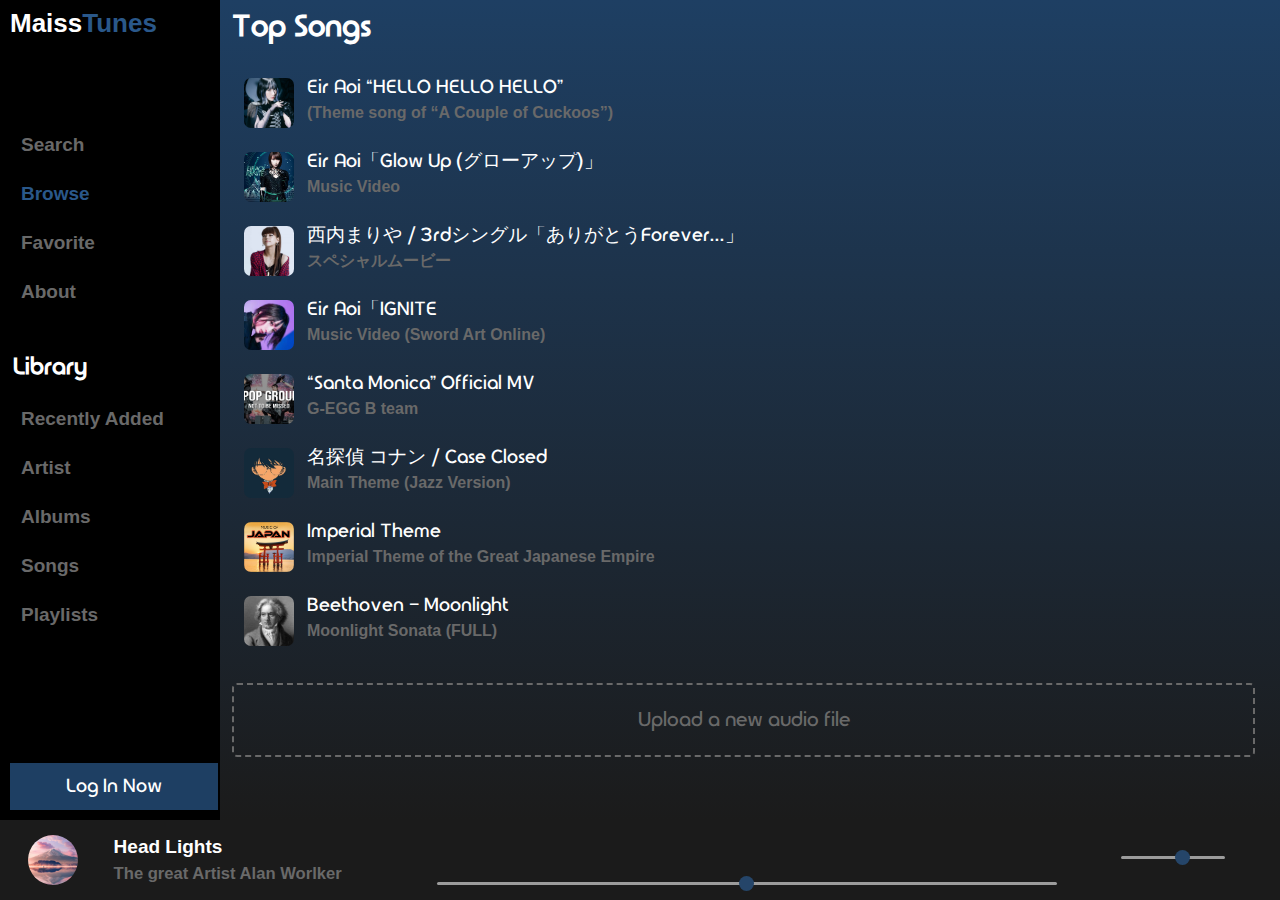
==== index/index.html @ 437b86ab "Add new feature : _upload a local song in browse section" ====
<!DOCTYPE html>
<html lang="en">
<head>
    <meta charset="UTF-8">
    <meta http-equiv="X-UA-Compatible" content="IE=edge">
    <meta name="viewport" content="width=device-width, initial-scale=1.0">
    <title>MaissTunes</title>

    <!-- stylesheet link -->
    <link rel="stylesheet" href="../css/main.css">

    <!-- Add the Favicon -->
    <link rel="shortcut icon" href="../components/icons/icons8-music-32 (1).png" type="image/x-icon">

    <!-- FontAwesome CDN -->
    <link rel="stylesheet" href="https://cdnjs.cloudflare.com/ajax/libs/font-awesome/6.4.0/css/all.min.css" integrity="sha512-iecdLmaskl7CVkqkXNQ/ZH/XLlvWZOJyj7Yy7tcenmpD1ypASozpmT/E0iPtmFIB46ZmdtAc9eNBvH0H/ZpiBw==" crossorigin="anonymous" referrerpolicy="no-referrer" />

</head>
<body>

    <nav id="navbar">
        <div class="row">
            <div>
                <!--? menu icon -->
                <i class="fa-sharp fa-solid fa-bars" onclick="display_sidebar()"></i>
                <h1 class="navbar__logo">
                    Maiss<span>Tunes</span>
                </h1>
            </div>

            <!--? Settings icon -->
            <i class="fa-solid fa-gears clickable-item"></i>
        </div>
    </nav>


    <div id="aside-menu__behind" onclick="display_sidebar()"></div>
    <aside id="aside-menu">
            <h1 class="aside__logo col-sm-0 col-0">
                Maiss<span>Tunes</span>
            </h1>
            <ul class="aside-menu__links">
                <li class="aside-menu__item" onclick="loadContent('search-section', this)">
                    <i class="fa-solid fa-magnifying-glass"></i>
                    Search
                </li>
                <li class="aside-menu__item active-aside-menu-item" onclick="loadContent('browse/browse.html', this)">
                    <i class="fa-solid fa-headphones"></i>
                    Browse
                </li>
                <li class="aside-menu__item" onclick="loadContent('favorite-section', this)">
                        <i class="fa-solid fa-heart"></i>
                        Favorite
                </li>
                <li class="aside-menu__item" onclick="loadContent('about-section', this)">
                    <i class="fa-solid fa-user"></i>
                    About
                </li>

                <h2 class="aside-menu__separator">Library</h2>

                <li class="aside-menu__item" onclick="loadContent('recently-added-section', this)">
                    <i class="fa-solid fa-calendar-days"></i>
                    Recently Added
                </li>
                <li class="aside-menu__item" onclick="loadContent('artist-section', this)">
                    <i class="fa-solid fa-music"></i>
                    Artist
                </li>
                <li class="aside-menu__item" onclick="loadContent('albums-section', this)">
                    <i class="fa-solid fa-guitar"></i>
                    Albums
                </li>
                <li class="aside-menu__item" onclick="loadContent('songs-section', this)">
                    <i class="fa-solid fa-play"></i>
                    Songs
                </li>
                <li class="aside-menu__item" onclick="loadContent('playlists-section', this)">
                    <i class="fa-solid fa-list"></i>
                    Playlists
                </li>
            </ul>
            <a href="#" id="aside-menu__log-in" >
                Log In Now
            </a>
    </aside>

    <!--? Loader Section  -->
    <iframe src="browse/browse.html"  id="loader-section" frameborder="0"></iframe>

    <!--? Tool bar -->
    <div id="toolbar">
        <div class="row">
            <div id="toolbar__music-thumb" class="col-3 col-sm-2 col-md-2 col-lg-1 col-ex-lg-1">
                <div>
                    <img src="../components/images/img1.jpg" alt="music thumbnail">
                </div>
            </div>

            <div id="toolbar__music-name" class="col-0 col-sm-0 col-md-3 col-lg-4 col-ex-lg-3">
                <h4>Head Lights</h4>
                <h5>The great Artist Alan Worlker</h5>
            </div>

            <div id="toolbar__playback-controls" class="col-9 col-sm-6 col-md-4 col-lg-10 col-ex-lg-6">
                <div id="toolbar__playback-buttons">
                    <i class="fa-solid fa-backward-fast" id="play-previous"></i>
                    <i class="fa-solid fa-play" id="play-stop"></i>
                    <i class="fa-solid fa-forward-fast" id="play-next"></i>
                </div>
                <input type="range" name="music-playback" id="music-playback">
            </div>

            <div id="toolbar__settings" class="col-0 col-sm-4 col-md-4 col-lg-3 col-ex-lg-2">
                <div class="row">
                    <div>
                        <i class="fa-sharp fa-solid fa-headphones"></i>
                        <input type="range" name="music-volume" id="music-volume" min="0" max="100" value="60">
                    </div>
                    <i class="fa-solid fa-caret-down" style="transform: rotateX(180deg)"></i>
                </div>
            </div>
        </div>
    </div>

    <!-- Main JavaScript file link -->
    <script src="../js/main.js"></script>
    <script src="../js/navbar.js"></script>
    <script src="../js/aside-menu.js"></script>
    <script src="../js/loader-section.js"></script>
    <script src="../js/toolbar.js"></script>
    
    <script src="../js/sections/about-section.js"></script>
    <script src="../js/sections/albums-section.js"></script>
    <script src="../js/sections/artist-section.js"></script>
    <script src="../js/sections/browse-section.js"></script>
    <script src="../js/sections/browse-section.js"></script>
    <script src="../js/sections/favorite-section.js"></script>
    <script src="../js/sections/playlists-section.js"></script>
    <script src="../js/sections/recently-added-section.js"></script>
    <script src="../js/sections/search-section.js"></script>
    <script src="../js/sections/songs-section.js"></script>

</body>
</html>
---- css/main.css ----
@font-face {
  font-family: "Astonpoliz";
  src: url("../../components/fonts/Astonpoliz.ttf") format("truetype");
}
html, body, div, span, applet, object, iframe,
h1, h2, h3, h4, h5, h6, p, blockquote, pre,
a, abbr, acronym, address, big, cite, code,
del, dfn, em, img, ins, kbd, q, s, samp,
small, strike, strong, sub, sup, tt, var,
b, u, i, center,
dl, dt, dd, ol, ul, li,
fieldset, form, label, legend,
table, caption, tbody, tfoot, thead, tr, th, td,
article, aside, canvas, details, embed,
figure, figcaption, footer, header, hgroup,
menu, nav, output, ruby, section, summary,
time, mark, audio, video {
  margin: 0;
  padding: 0;
  border: 0;
  box-sizing: border-box;
}

body {
  line-height: 1;
}

ol, ul {
  list-style: none;
}

blockquote, q {
  quotes: none;
}

blockquote:before, blockquote:after,
q:before, q:after {
  content: "";
  content: none;
}

table {
  border-collapse: collapse;
  border-spacing: 0;
}

*::selection {
  background: #30649e;
  color: #fff;
}

.container {
  padding: 0 2.5%;
}

.row {
  display: flex;
  flex-wrap: nowrap;
}

@media only screen and (max-width: 600px) {
  .col-0 {
    display: none;
  }
  .col-1 {
    width: 8.33%;
  }
  .col-2 {
    width: 16.66%;
  }
  .col-3 {
    width: 25%;
  }
  .col-4 {
    width: 33.33%;
  }
  .col-5 {
    width: 41.66%;
  }
  .col-6 {
    width: 50%;
  }
  .col-7 {
    width: 58.33%;
  }
  .col-8 {
    width: 66.66%;
  }
  .col-9 {
    width: 75%;
  }
  .col-10 {
    width: 83.33%;
  }
  .col-11 {
    width: 91.66%;
  }
  .col-12 {
    width: 100%;
  }
}
@media only screen and (min-width: 600px) and (max-width: 768px) {
  .col-sm-0 {
    display: none;
  }
  .col-sm-1 {
    width: 8.33%;
  }
  .col-sm-2 {
    width: 16.66%;
  }
  .col-sm-3 {
    width: 25%;
  }
  .col-sm-4 {
    width: 33.33%;
  }
  .col-sm-5 {
    width: 41.66%;
  }
  .col-sm-6 {
    width: 50%;
  }
  .col-sm-7 {
    width: 58.33%;
  }
  .col-sm-8 {
    width: 66.66%;
  }
  .col-sm-9 {
    width: 75%;
  }
  .col-sm-10 {
    width: 83.33%;
  }
  .col-sm-11 {
    width: 91.66%;
  }
  .col-sm-12 {
    width: 100%;
  }
}
@media only screen and (min-width: 768px) and (max-width: 992px) {
  .col-md-0 {
    display: none;
  }
  .col-md-1 {
    width: 8.33%;
  }
  .col-md-2 {
    width: 16.66%;
  }
  .col-md-3 {
    width: 25%;
  }
  .col-md-4 {
    width: 33.33%;
  }
  .col-md-5 {
    width: 41.66%;
  }
  .col-md-6 {
    width: 50%;
  }
  .col-md-7 {
    width: 58.33%;
  }
  .col-md-8 {
    width: 66.66%;
  }
  .col-md-9 {
    width: 75%;
  }
  .col-md-10 {
    width: 83.33%;
  }
  .col-md-11 {
    width: 91.66%;
  }
  .col-md-12 {
    width: 100%;
  }
}
@media only screen and (min-width: 992px) and (max-width: 1200px) {
  .box {
    padding: 0 5%;
  }
  .col-lg-0 {
    display: none;
  }
  .col-lg-1 {
    width: 8.33%;
  }
  .col-lg-2 {
    width: 16.66%;
  }
  .col-lg-3 {
    width: 25%;
  }
  .col-lg-4 {
    width: 33.33%;
  }
  .col-lg-5 {
    width: 41.66%;
  }
  .col-lg-6 {
    width: 50%;
  }
  .col-lg-7 {
    width: 58.33%;
  }
  .col-lg-8 {
    width: 66.66%;
  }
  .col-lg-9 {
    width: 75%;
  }
  .col-lg-10 {
    width: 83.33%;
  }
  .col-lg-11 {
    width: 91.66%;
  }
  .col-lg-12 {
    width: 100%;
  }
}
@media only screen and (min-width: 1200px) {
  .box {
    padding: 0 6%;
  }
  .col-ex-lg-0 {
    display: none;
  }
  .col-ex-lg-1 {
    width: 8.33%;
  }
  .col-ex-lg-2 {
    width: 16.66%;
  }
  .col-ex-lg-3 {
    width: 25%;
  }
  .col-ex-lg-4 {
    width: 33.33%;
  }
  .col-ex-lg-5 {
    width: 41.66%;
  }
  .col-ex-lg-6 {
    width: 50%;
  }
  .col-ex-lg-7 {
    width: 58.33%;
  }
  .col-ex-lg-8 {
    width: 66.66%;
  }
  .col-ex-lg-9 {
    width: 75%;
  }
  .col-ex-lg-10 {
    width: 83.33%;
  }
  .col-ex-lg-11 {
    width: 91.66%;
  }
  .col-ex-lg-12 {
    width: 100%;
  }
}
#navbar {
  height: 60px;
  color: white;
  background: #1b1b1b;
  position: fixed;
  top: 0;
  left: 0;
  width: 100%;
  z-index: 10;
}
#navbar .row {
  justify-content: space-between;
  flex-wrap: nowrap;
  align-items: center;
  height: inherit;
  padding: 0 1.3rem;
}
#navbar .row div {
  display: flex;
  align-items: center;
}
#navbar .navbar__logo {
  font-size: 3.2rem;
  display: inline-block;
  margin-left: 2rem;
}
#navbar .navbar__logo span {
  color: #2a588a;
}
#navbar i {
  font-size: 3.2rem;
  cursor: pointer;
}

@media only screen and (min-width: 769px) {
  #navbar {
    display: none;
  }
}
#aside-menu {
  width: 220px;
  background: black;
  height: calc(100vh - 80px);
  font-size: 1.9rem;
  font-family: sans-serif;
  overflow-y: scroll;
  scroll-behavior: smooth;
  padding-top: 1rem;
  display: inline-flex;
  flex-direction: column;
  justify-content: space-between;
  position: fixed;
  left: 0;
  top: 0;
  /* width */
  /* Track */
  /* Handle */
  /* Handle on hover */
}
#aside-menu .aside__logo {
  margin-left: 1rem;
  margin-bottom: 1rem;
  font-size: 2.6rem;
}
#aside-menu .aside__logo span {
  color: #2a588a;
}
#aside-menu::-webkit-scrollbar {
  width: 8px;
}
#aside-menu::-webkit-scrollbar-track {
  background: none;
}
#aside-menu::-webkit-scrollbar-thumb {
  background: #353535;
}
#aside-menu::-webkit-scrollbar-thumb:hover {
  background: #4e4e4e;
}
#aside-menu .aside-menu__links .aside-menu__item {
  color: #696969;
  text-decoration: none;
  display: block;
  padding: 1.5rem 1.3rem;
  cursor: pointer;
  font-weight: bold;
  display: flex;
  transition: 0.2s;
}
#aside-menu .aside-menu__links .aside-menu__item i {
  margin-right: 0.8rem;
}
#aside-menu .aside-menu__links .aside-menu__item:hover {
  background-color: rgba(30, 63, 99, 0.3);
}
#aside-menu .aside-menu__links .aside-menu__item:active {
  background-color: rgba(80, 138, 202, 0.3);
}
#aside-menu .aside-menu__links .aside-menu__separator {
  color: #696969;
  text-decoration: none;
  display: block;
  padding: 1.5rem 1.3rem;
  cursor: pointer;
  font-weight: bold;
  display: flex;
  color: white !important;
  padding-top: 4rem;
  font-family: "Astonpoliz", sans-serif;
  color: #2a588a;
  font-size: 2.3rem;
  cursor: initial;
}
#aside-menu .aside-menu__links .aside-menu__separator i {
  margin-right: 0.8rem;
}
#aside-menu #aside-menu__log-in {
  font-size: 1.9rem;
  margin: 5rem 0.2rem 1rem 1rem;
  padding: 1.4rem 3.5rem;
  display: block;
  font-family: "Astonpoliz", sans-serif;
  background: #1e3f63;
  color: white;
  text-decoration: none;
  cursor: pointer;
  text-align: center;
}

#aside-menu__behind {
  position: fixed;
  width: 100vw;
  height: calc(100vh - 60px);
  background-color: rgba(255, 255, 255, 0.561);
  top: 60px;
  left: 0;
  opacity: 0;
  display: none;
  transition: opacity 0.9s;
  z-index: 9;
}

@media only screen and (max-width: 769px) {
  #aside-menu {
    height: calc(100vh - 80px - 60px);
    left: -220px;
    top: 60px;
    transition: 0.2s left;
    transition-timing-function: ease-in-out;
    z-index: 10;
  }
  .active-aside-menu {
    left: 0 !important;
  }
  .active-aside-menu-behind {
    display: block !important;
    transition: opacity 0.9s;
    opacity: 0.3 !important;
  }
}
.active-aside-menu-item {
  color: #2a588a !important;
}

#loader-section {
  height: calc(100vh - 80px);
  width: calc(100% - 220px);
  box-sizing: border-box;
  margin-left: 220px;
  display: block;
  overflow-y: scroll;
  scroll-behavior: smooth;
  /* Track */
  /* Handle */
  /* Handle on hover */
}
#loader-section::-webkit-scrollbar {
  width: 12px;
}
#loader-section::-webkit-scrollbar-track {
  background: none;
}
#loader-section::-webkit-scrollbar-thumb {
  background: gray;
}
#loader-section::-webkit-scrollbar-thumb:hover {
  background: #676767;
}

@media only screen and (max-width: 769px) {
  #loader-section {
    margin-left: 0;
    margin-top: 60px;
    height: calc(100vh - 60px - 80px);
    width: 100%;
  }
}
.no-scroll {
  overflow-y: hidden;
}

.active-section {
  display: block !important;
}

#toolbar {
  width: 100%;
  height: 80px;
  background: #1b1b1b;
  position: fixed;
  left: 0;
  bottom: 0;
  z-index: 10;
}
#toolbar .row {
  height: 100%;
}
#toolbar .row > div {
  padding: 1rem;
  height: 100%;
}
#toolbar i {
  transition: 0.2s;
  cursor: pointer;
  font-size: 1.9rem;
}
#toolbar i:hover {
  color: #2a588a;
}
#toolbar #toolbar__music-thumb {
  display: flex;
  align-items: center;
  justify-content: center;
}
#toolbar #toolbar__music-thumb div {
  width: 5rem;
  height: 5rem;
  overflow: hidden;
  display: flex;
  align-items: center;
  justify-content: center;
  border-radius: 50%;
}
#toolbar #toolbar__music-thumb img {
  height: 100%;
}
#toolbar #toolbar__music-name {
  padding: 0.7rem;
  font-weight: 400;
  display: flex;
  flex-direction: column;
  justify-content: center;
}
#toolbar #toolbar__music-name h4 {
  font-size: 1.9rem;
  margin-bottom: 1rem;
}
#toolbar #toolbar__music-name h5 {
  color: #696969;
  font-family: sans-serif;
}
#toolbar #toolbar__playback-controls {
  display: flex;
  flex-direction: column;
  align-items: center;
  justify-content: flex-end;
  padding-bottom: 1.3rem;
}
#toolbar #toolbar__playback-controls #toolbar__playback-buttons {
  margin-bottom: 1.3rem;
}
#toolbar #toolbar__playback-controls #toolbar__playback-buttons > * {
  padding: 1rem;
  padding-bottom: 0.5rem;
}
#toolbar #toolbar__playback-controls #toolbar__playback-buttons #play-stop {
  font-size: 2.5rem;
}
#toolbar #toolbar__playback-controls input {
  width: 100%;
}
#toolbar #toolbar__playback-controls input {
  appearance: none;
  height: 3px;
  border-radius: 5px;
  background: #d3d3d3;
  outline: none;
  opacity: 0.7;
  transition: 0.2s;
  transition: opacity 0.2s;
}
#toolbar #toolbar__playback-controls input:hover {
  opacity: 1;
}
#toolbar #toolbar__playback-controls input::-webkit-slider-thumb {
  appearance: none;
  width: 15px;
  height: 15px;
  border-radius: 50%;
  background: #2a588a;
  cursor: pointer;
}
#toolbar #toolbar__playback-controls input::-moz-range-thumb {
  appearance: none;
  width: 15px;
  height: 15px;
  border-radius: 50%;
  background: #2a588a;
  cursor: pointer;
}
#toolbar #toolbar__settings {
  padding-bottom: 1.3rem;
}
#toolbar #toolbar__settings .row {
  align-items: center;
  justify-content: center;
}
#toolbar #toolbar__settings .row div {
  border: none;
  height: fit-content;
  display: flex;
  align-items: flex-end;
  justify-content: center;
  padding: 0;
}
#toolbar #toolbar__settings .row div input {
  margin: 0 1rem;
  margin-bottom: 0.3rem;
  width: 70%;
}
#toolbar #toolbar__settings .row div input {
  appearance: none;
  height: 3px;
  border-radius: 5px;
  background: #d3d3d3;
  outline: none;
  opacity: 0.7;
  transition: 0.2s;
  transition: opacity 0.2s;
}
#toolbar #toolbar__settings .row div input:hover {
  opacity: 1;
}
#toolbar #toolbar__settings .row div input::-webkit-slider-thumb {
  appearance: none;
  width: 15px;
  height: 15px;
  border-radius: 50%;
  background: #2a588a;
  cursor: pointer;
}
#toolbar #toolbar__settings .row div input::-moz-range-thumb {
  appearance: none;
  width: 15px;
  height: 15px;
  border-radius: 50%;
  background: #2a588a;
  cursor: pointer;
}
#toolbar #toolbar__settings .row i {
  outline: none;
}

#about-section {
  background: gray;
}

#albums-section {
  background: red;
}

#artist-section {
  background: darkcyan;
}

#top-albums,
#top-playlists {
  padding: 1.2rem;
  margin-bottom: 1rem;
  scroll-behavior: smooth;
  /* Track */
  /* Handle */
  /* Handle on hover */
}
#top-albums::-webkit-scrollbar,
#top-playlists::-webkit-scrollbar {
  width: 12px;
}
#top-albums::-webkit-scrollbar-track,
#top-playlists::-webkit-scrollbar-track {
  background: none;
}
#top-albums::-webkit-scrollbar-thumb,
#top-playlists::-webkit-scrollbar-thumb {
  background: gray;
}
#top-albums::-webkit-scrollbar-thumb:hover,
#top-playlists::-webkit-scrollbar-thumb:hover {
  background: #676767;
}
#top-albums .boxs-list,
#top-playlists .boxs-list {
  display: grid;
  grid-template-columns: repeat(auto-fill, minmax(195px, 1fr));
  row-gap: 2rem;
  margin: auto;
}
#top-albums .section-title,
#top-playlists .section-title {
  margin-bottom: 2.4rem;
  font-family: "Astonpoliz", sans-serif;
}
#top-albums .box,
#top-playlists .box {
  display: flex;
  align-items: center;
  flex-direction: column;
  justify-content: flex-start;
  margin: 0 10px;
  text-align: left;
  cursor: pointer;
  text-decoration: none;
  color: white;
}
#top-albums .box .box-thumb,
#top-playlists .box .box-thumb {
  height: 155px;
  width: 175px;
  display: inherit;
  align-items: inherit;
  justify-content: inherit;
  overflow: hidden;
  margin-bottom: 1.5rem;
  border-radius: 1rem;
  box-shadow: 7px 9px 20px -1px rgba(0, 0, 0, 0.77);
  position: relative;
}
#top-albums .box .box-thumb i,
#top-playlists .box .box-thumb i {
  font-size: 6rem;
  position: absolute;
  left: 50%;
  top: 50%;
  transform: translate(-50%, -50%);
  color: #696969;
  z-index: 1;
}
#top-albums .box .box-thumb img,
#top-playlists .box .box-thumb img {
  height: 115%;
  position: relative;
  z-index: 2;
}
#top-albums .box .box-name,
#top-playlists .box .box-name {
  font-family: "Astonpoliz", sans-serif;
  margin-bottom: 0.7rem;
  overflow: hidden;
  text-overflow: ellipsis;
  display: -webkit-box;
  -webkit-line-clamp: 1; /* number of lines to show */
  -webkit-box-orient: vertical;
  margin-left: 0.5rem;
  font-weight: 100;
}
#top-albums .box .box-info,
#top-playlists .box .box-info {
  color: #696969;
  font-size: 1.5rem;
  max-width: 100%;
  margin-bottom: 1rem;
  overflow: hidden;
  text-overflow: ellipsis;
  display: -webkit-box;
  -webkit-line-clamp: 1; /* number of lines to show */
  -webkit-box-orient: vertical;
  margin-left: 0.5rem;
  text-align: center;
}

#top-songs {
  padding: 1.2rem;
}
#top-songs .section-title {
  margin-bottom: 2.4rem;
  font-family: "Astonpoliz", sans-serif;
}
#top-songs li {
  display: flex;
  justify-content: space-between;
  align-items: center;
  transition: background-color 0.2s;
  margin-right: 1.3rem;
  list-style-type: none;
  padding: 1.2rem;
  border-radius: 5px;
  cursor: pointer;
}
#top-songs li:hover {
  background: rgba(30, 63, 99, 0.3);
}
#top-songs li:hover i {
  opacity: 1;
}
#top-songs li .box {
  display: flex;
  padding: 0;
}
#top-songs li .box-thumb {
  min-width: 50px;
  max-width: 50px;
  min-height: 50px;
  max-height: 50px;
  display: flex;
  align-items: center;
  justify-content: center;
  overflow: hidden;
  margin-right: 1.3rem;
  border-radius: 7px;
}
#top-songs li .box-thumb img {
  height: 100%;
}
#top-songs li .box-name {
  font-family: "Astonpoliz", sans-serif;
  font-size: 1.9rem;
  text-align: left;
  margin-bottom: 0.8rem;
  font-weight: 100;
  overflow: hidden;
  text-overflow: ellipsis;
  display: -webkit-box;
  -webkit-line-clamp: 1; /* number of lines to show */
  -webkit-box-orient: vertical;
  min-width: 30px;
}
#top-songs li .box-info {
  color: #696969;
  font-size: 1.6rem;
  overflow: hidden;
  text-overflow: ellipsis;
  display: -webkit-box;
  -webkit-line-clamp: 1; /* number of lines to show */
  -webkit-box-orient: vertical;
  min-width: 93px;
  width: 100%;
  text-align: left;
}
#top-songs li div:last-child i {
  margin-right: 1rem;
  cursor: pointer;
  transition: 0.2s;
  opacity: 0;
  padding: 1rem;
  transform: rotateX(180deg);
}
#top-songs li div:last-child i:hover {
  color: #1e3f63;
}
#top-songs li div:last-child {
  text-align: right;
}
#top-songs #upload-music {
  height: 74px;
  border: 2px dashed #696969;
  transition: 0.2s;
  padding: 0;
  margin-top: 2.5rem;
}
#top-songs #upload-music:hover {
  background: none;
  border: 2px dashed #9c9c9c;
}
#top-songs #upload-music:hover label {
  color: #9c9c9c;
}
#top-songs #upload-music label {
  font-family: "Astonpoliz", sans-serif;
  line-height: 74px;
  width: 100%;
  text-align: center;
  color: #696969;
  transition: 0.2s;
  cursor: pointer;
}
#top-songs #upload-music label::selection {
  background: none;
}
#top-songs #upload-music__input {
  display: none;
}
#top-songs #cloneMe .box-thumb {
  border: 1px solid #fff;
}
#top-songs #cloneMe .box-thumb i {
  color: white;
}

@media only screen and (max-width: 768px) {
  #top-songs li {
    margin-right: 0;
  }
  #top-songs i {
    display: none;
  }
  #top-songs div:last-child {
    text-align: center;
  }
}
#favorite-section {
  background: royalblue;
}

#playlists-section {
  background: crimson;
}

#search-section {
  background: tomato;
}

#songs-section {
  background: orangered;
}

#recently-added-section {
  background: blueviolet;
}

:root {
  font-size: 62.5%;
}

body {
  font-family: sans-serif;
  background: linear-gradient(to bottom, #1e3f63, #1b1b1b);
  color: white;
  overflow-x: hidden;
  position: relative;
  font-size: 2rem;
}

.active-item {
  outline: none;
}/*# sourceMappingURL=main.css.map */
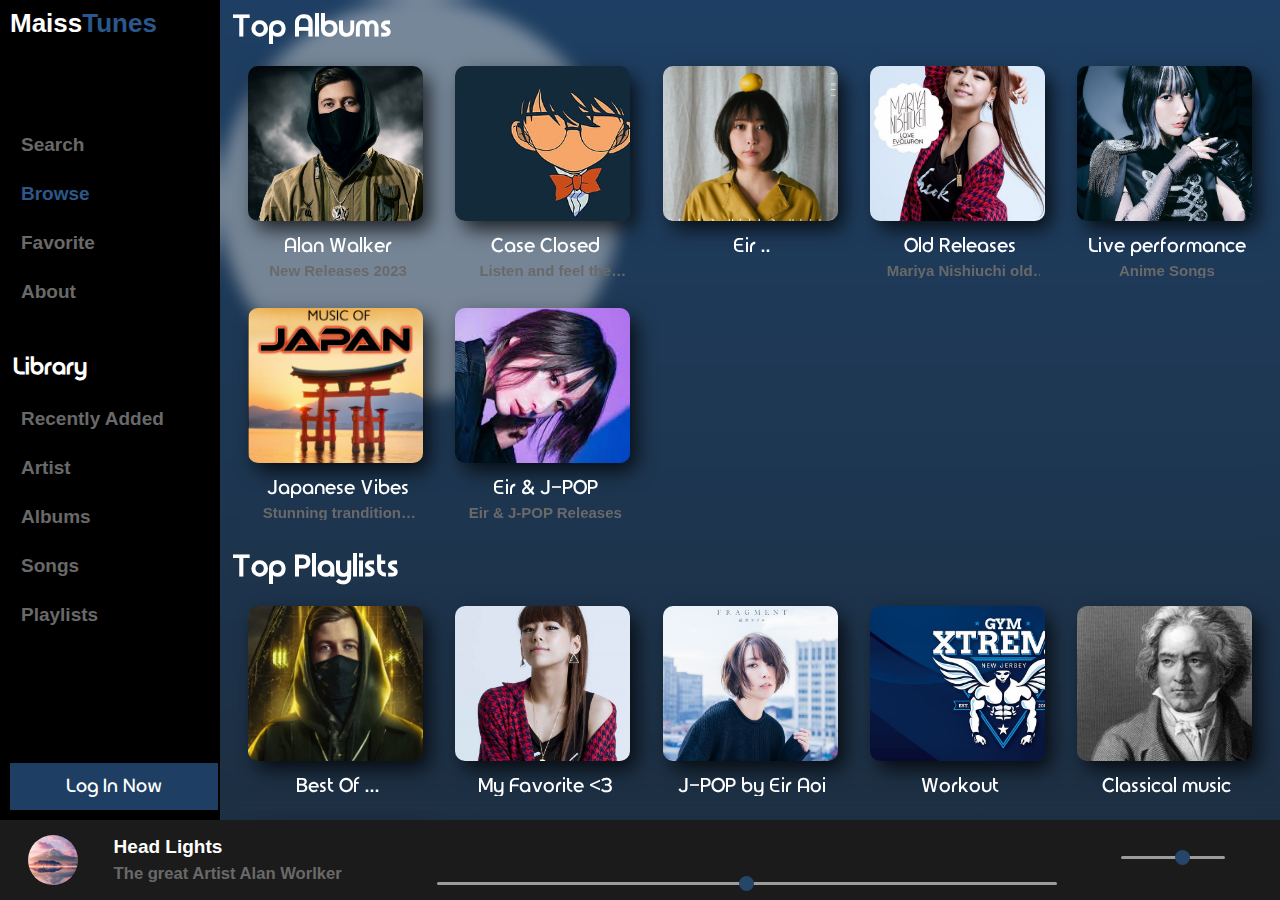
==== commit 4b5105fb: "Add new feature : _visual effect (mouse follower)" ====
--- a/index/index.html
+++ b/index/index.html
@@ -130,7 +130,7 @@
     <script src="../js/loader-section.js"></script>
     <script src="../js/toolbar.js"></script>
     
-    <script src="../js/sections/about-section.js"></script>
+    <!-- <script src="../js/sections/about-section.js"></script>
     <script src="../js/sections/albums-section.js"></script>
     <script src="../js/sections/artist-section.js"></script>
     <script src="../js/sections/browse-section.js"></script>
@@ -139,7 +139,7 @@
     <script src="../js/sections/playlists-section.js"></script>
     <script src="../js/sections/recently-added-section.js"></script>
     <script src="../js/sections/search-section.js"></script>
-    <script src="../js/sections/songs-section.js"></script>
+    <script src="../js/sections/songs-section.js"></script> -->
 
 </body>
 </html>--- a/css/main.css
+++ b/css/main.css
@@ -47,6 +47,10 @@
 *::selection {
   background: #30649e;
   color: #fff;
+}
+
+* {
+  position: relative;
 }
 
 .container {
@@ -647,11 +651,12 @@
 #top-albums,
 #top-playlists {
   padding: 1.2rem;
-  margin-bottom: 1rem;
+  padding-bottom: 1rem;
   scroll-behavior: smooth;
   /* Track */
   /* Handle */
   /* Handle on hover */
+  backdrop-filter: blur(8px);
 }
 #top-albums::-webkit-scrollbar,
 #top-playlists::-webkit-scrollbar {
@@ -751,6 +756,7 @@
 
 #top-songs {
   padding: 1.2rem;
+  backdrop-filter: blur(8px);
 }
 #top-songs .section-title {
   margin-bottom: 2.4rem;
@@ -878,6 +884,20 @@
     text-align: center;
   }
 }
+#visual-effect {
+  width: 400px;
+  height: 400px;
+  border-radius: 50%;
+  background: rgba(219, 219, 219, 0.468);
+  position: absolute;
+  z-index: 0;
+  transition: background-color 0.2s;
+}
+
+.change-visual-effect-color {
+  background: royalblue !important;
+}
+
 #favorite-section {
   background: royalblue;
 }
@@ -906,9 +926,11 @@
   font-family: sans-serif;
   background: linear-gradient(to bottom, #1e3f63, #1b1b1b);
   color: white;
+  position: relative;
   overflow-x: hidden;
+  font-size: 2rem;
   position: relative;
-  font-size: 2rem;
+  z-index: 1;
 }
 
 .active-item {
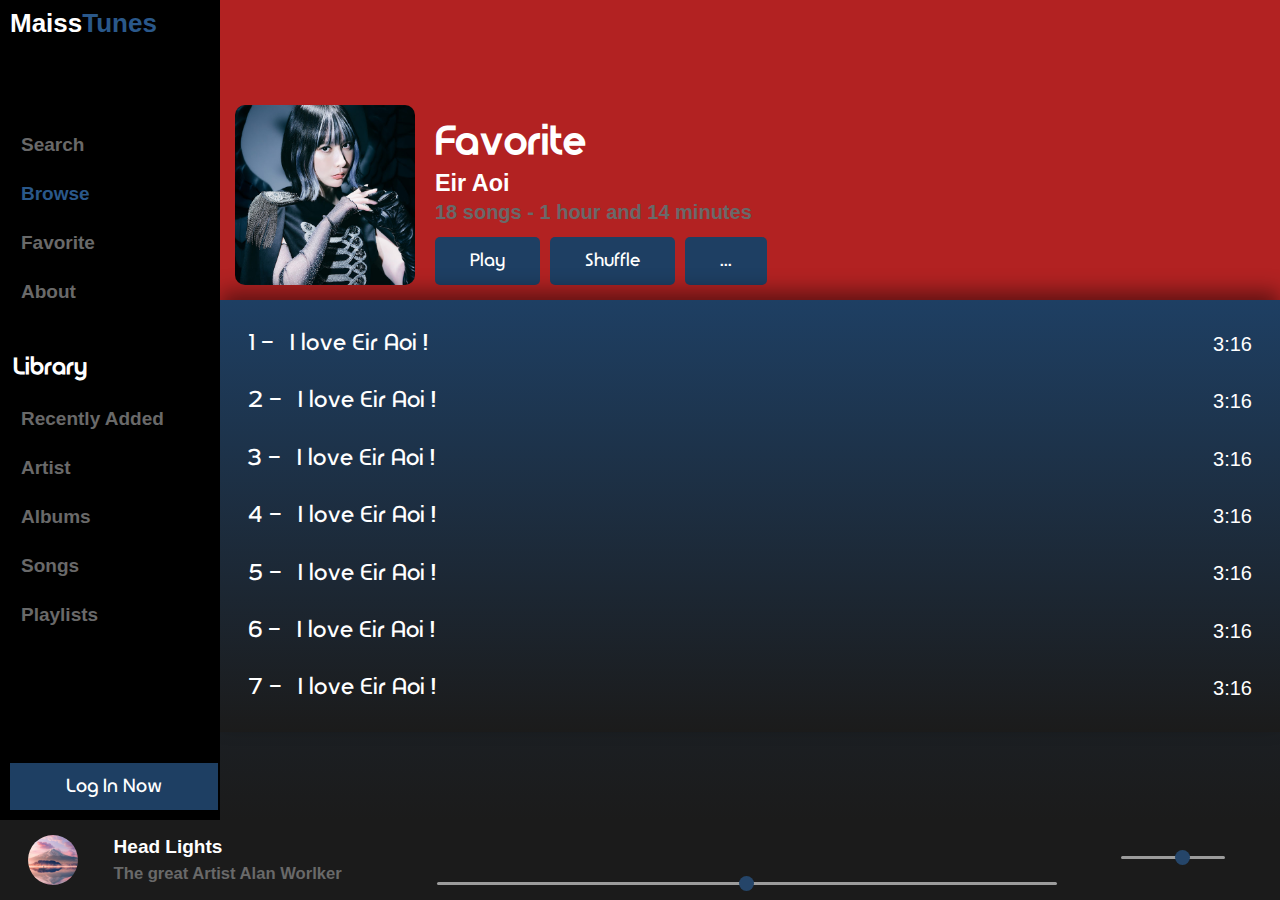
==== commit 7e2ab7a3: "Initialize album.html" ====
--- a/index/index.html
+++ b/index/index.html
@@ -86,7 +86,7 @@
     </aside>
 
     <!--? Loader Section  -->
-    <iframe src="browse/browse.html"  id="loader-section" frameborder="0"></iframe>
+    <iframe src="browse/album.html"  id="loader-section" frameborder="0"></iframe>
 
     <!--? Tool bar -->
     <div id="toolbar">
--- a/css/main.css
+++ b/css/main.css
@@ -443,7 +443,7 @@
   box-sizing: border-box;
   margin-left: 220px;
   display: block;
-  overflow-y: scroll;
+  overflow-y: hidden;
   scroll-behavior: smooth;
   /* Track */
   /* Handle */
@@ -898,6 +898,83 @@
   background: royalblue !important;
 }
 
+.album-header {
+  min-height: 300px;
+  max-height: 300px;
+  display: flex;
+  align-items: flex-end;
+  flex-wrap: wrap;
+  background: firebrick;
+  padding: 1.5rem;
+}
+.album-header .album-header__thumb {
+  height: 180px;
+  width: 180px;
+  display: inherit;
+  align-items: inherit;
+  justify-content: inherit;
+  overflow: hidden;
+  border-radius: 1rem;
+  margin-right: 2rem;
+}
+.album-header .album-header__thumb img {
+  width: 100%;
+}
+.album-header .album-header__title {
+  font-family: "Astonpoliz", sans-serif;
+  margin-bottom: 1rem;
+}
+.album-header .album-header__nb-and-duration {
+  color: #696969;
+  margin-top: 0.7rem;
+}
+.album-header .album-header__buttons {
+  margin-top: 1.5rem;
+  display: flex;
+}
+.album-header .album-header__buttons button {
+  padding: 1.4rem 3.5rem;
+  display: block;
+  font-family: "Astonpoliz", sans-serif;
+  background: #1e3f63;
+  color: white;
+  text-decoration: none;
+  cursor: pointer;
+  text-align: center;
+  margin-right: 1rem;
+  border: none;
+  border-radius: 0.5rem;
+  font-size: 1.8rem;
+}
+
+.album-content-section {
+  padding: 1.5rem;
+  box-shadow: 0px -9px 20px -1px rgba(0, 0, 0, 0.475);
+  background: linear-gradient(to bottom, #1e3f63, #1b1b1b);
+}
+.album-content-section .box {
+  display: flex;
+  justify-content: space-between;
+  align-items: center;
+  padding: 1.7rem 1.3rem;
+  cursor: pointer;
+  transition: 0.2s;
+}
+.album-content-section .box:hover {
+  background-color: #1f4167;
+}
+.album-content-section .box h3 {
+  display: inline-block;
+  margin-right: 1rem;
+  font-weight: 100;
+  font-family: "Astonpoliz", sans-serif;
+}
+
+@media only screen and (max-width: 650px) {
+  main .album-header__thumb {
+    display: none !important;
+  }
+}
 #favorite-section {
   background: royalblue;
 }
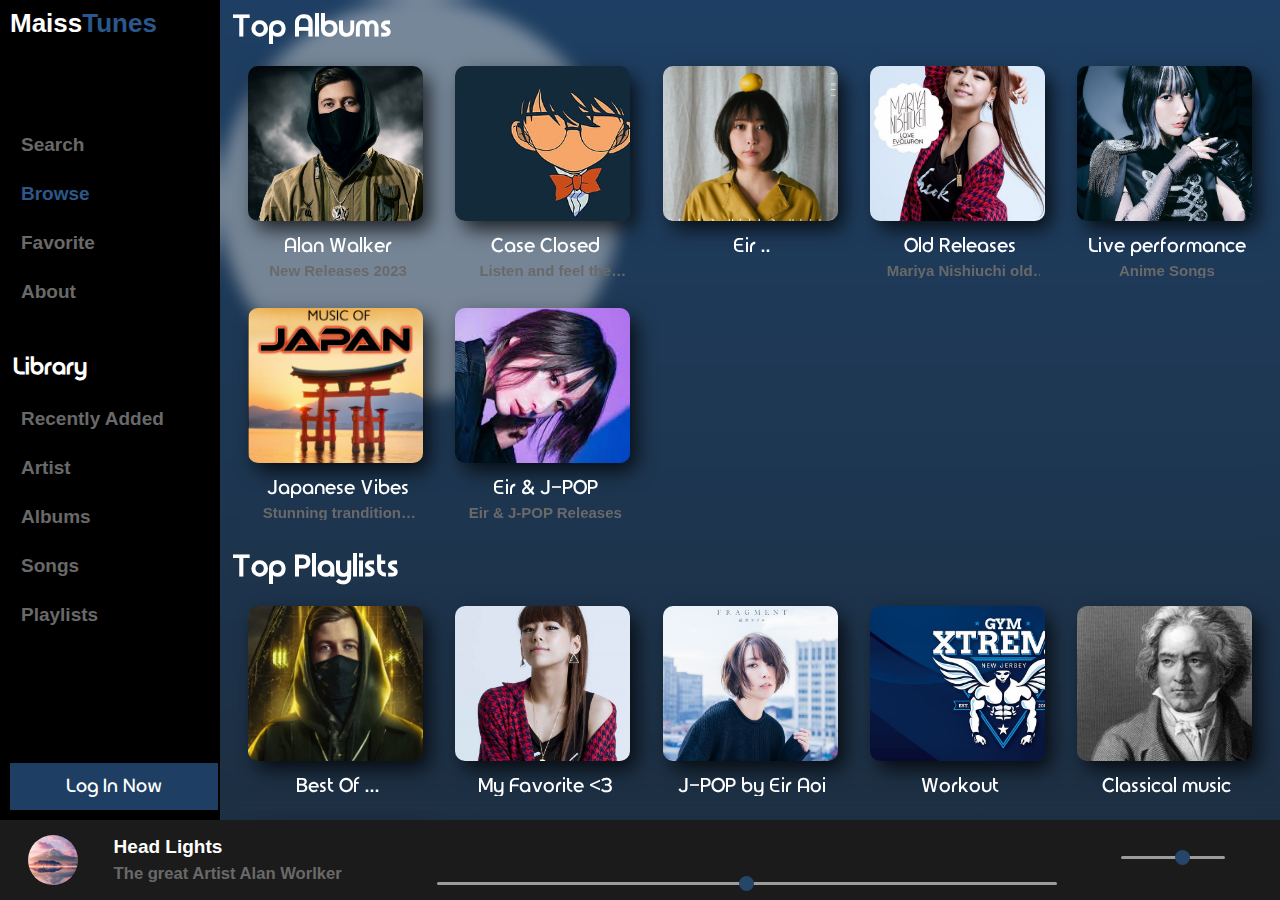
==== commit 23987b1e: "Initialize all the html files (the detailed content is not included) --> coming soon" ====
--- a/index/index.html
+++ b/index/index.html
@@ -86,7 +86,7 @@
     </aside>
 
     <!--? Loader Section  -->
-    <iframe src="browse/album.html"  id="loader-section" frameborder="0"></iframe>
+    <iframe src="browse/browse.html"  id="loader-section" frameborder="0"></iframe>
 
     <!--? Tool bar -->
     <div id="toolbar">
--- a/css/main.css
+++ b/css/main.css
@@ -954,8 +954,9 @@
 }
 .album-content-section .box {
   display: flex;
-  justify-content: space-between;
+  justify-content: flex-start;
   align-items: center;
+  flex-wrap: nowrap;
   padding: 1.7rem 1.3rem;
   cursor: pointer;
   transition: 0.2s;
@@ -969,9 +970,30 @@
   font-weight: 100;
   font-family: "Astonpoliz", sans-serif;
 }
-
-@media only screen and (max-width: 650px) {
-  main .album-header__thumb {
+.album-content-section .box h3:first-child {
+  min-width: 50px;
+  overflow: hidden;
+  text-overflow: ellipsis;
+  display: -webkit-box;
+  -webkit-line-clamp: 1; /* number of lines to show */
+  -webkit-box-orient: vertical;
+}
+.album-content-section .box h3:nth-child(2) {
+  overflow: hidden;
+  text-overflow: ellipsis;
+  display: -webkit-box;
+  -webkit-line-clamp: 1; /* number of lines to show */
+  -webkit-box-orient: vertical;
+  min-width: 25%;
+}
+
+.playing {
+  font-weight: 700 !important;
+  color: orangered;
+}
+
+@media only screen and (max-width: 595px) {
+  .album-header__thumb {
     display: none !important;
   }
 }
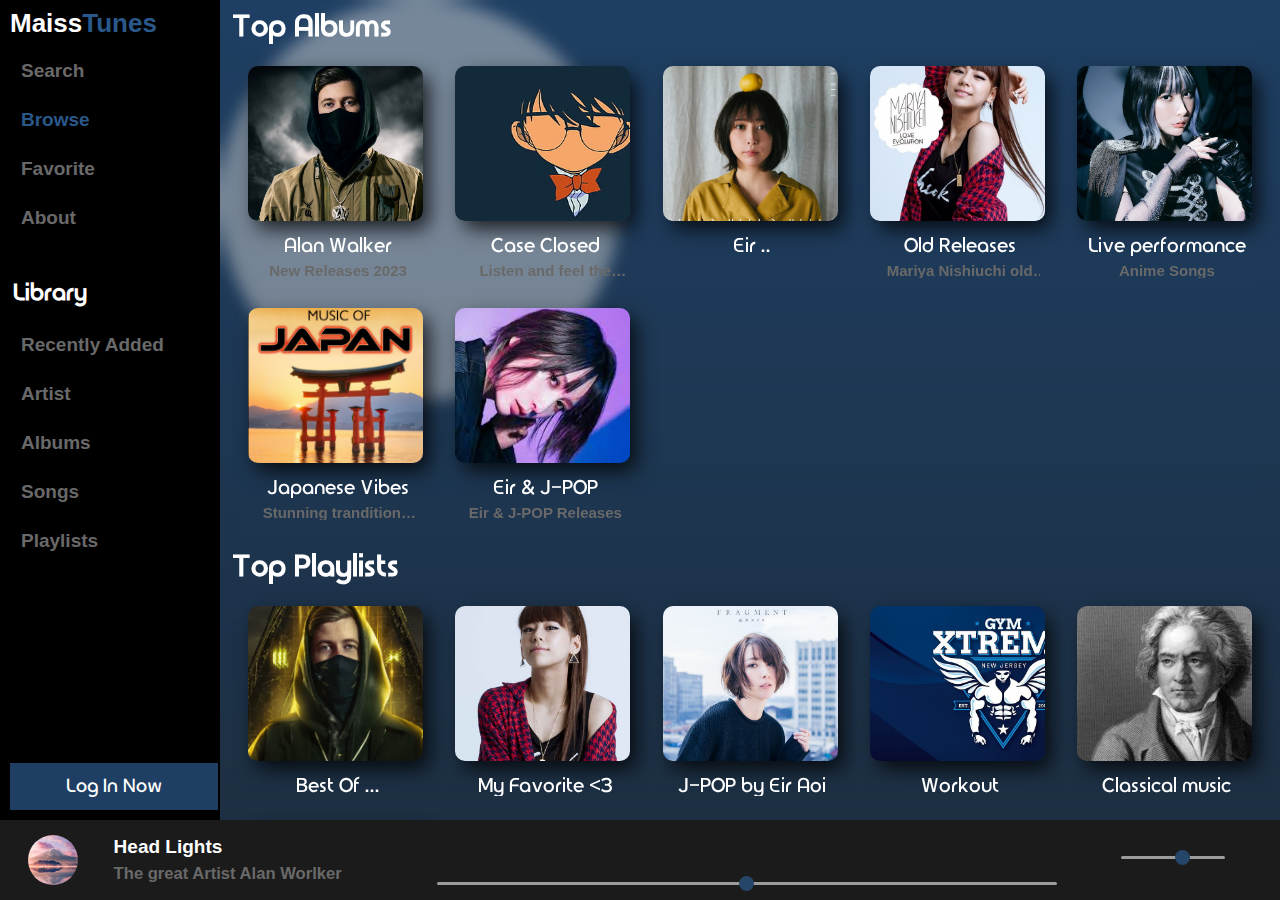
==== commit 00ee649f: "Initialize About file 'about.html'" ====
--- a/index/index.html
+++ b/index/index.html
@@ -36,50 +36,52 @@
 
     <div id="aside-menu__behind" onclick="display_sidebar()"></div>
     <aside id="aside-menu">
-            <h1 class="aside__logo col-sm-0 col-0">
-                Maiss<span>Tunes</span>
-            </h1>
-            <ul class="aside-menu__links">
-                <li class="aside-menu__item" onclick="loadContent('search-section', this)">
-                    <i class="fa-solid fa-magnifying-glass"></i>
-                    Search
-                </li>
-                <li class="aside-menu__item active-aside-menu-item" onclick="loadContent('browse/browse.html', this)">
-                    <i class="fa-solid fa-headphones"></i>
-                    Browse
-                </li>
-                <li class="aside-menu__item" onclick="loadContent('favorite-section', this)">
-                        <i class="fa-solid fa-heart"></i>
-                        Favorite
-                </li>
-                <li class="aside-menu__item" onclick="loadContent('about-section', this)">
-                    <i class="fa-solid fa-user"></i>
-                    About
-                </li>
-
-                <h2 class="aside-menu__separator">Library</h2>
-
-                <li class="aside-menu__item" onclick="loadContent('recently-added-section', this)">
-                    <i class="fa-solid fa-calendar-days"></i>
-                    Recently Added
-                </li>
-                <li class="aside-menu__item" onclick="loadContent('artist-section', this)">
-                    <i class="fa-solid fa-music"></i>
-                    Artist
-                </li>
-                <li class="aside-menu__item" onclick="loadContent('albums-section', this)">
-                    <i class="fa-solid fa-guitar"></i>
-                    Albums
-                </li>
-                <li class="aside-menu__item" onclick="loadContent('songs-section', this)">
-                    <i class="fa-solid fa-play"></i>
-                    Songs
-                </li>
-                <li class="aside-menu__item" onclick="loadContent('playlists-section', this)">
-                    <i class="fa-solid fa-list"></i>
-                    Playlists
-                </li>
-            </ul>
+            <div>
+                <h1 class="aside__logo col-sm-0 col-0">
+                    Maiss<span>Tunes</span>
+                </h1>
+                <ul class="aside-menu__links">
+                    <li class="aside-menu__item" onclick="loadContent('search-section', this)">
+                        <i class="fa-solid fa-magnifying-glass"></i>
+                        Search
+                    </li>
+                    <li class="aside-menu__item active-aside-menu-item" onclick="loadContent('browse/browse.html', this)">
+                        <i class="fa-solid fa-headphones"></i>
+                        Browse
+                    </li>
+                    <li class="aside-menu__item" onclick="loadContent('favorite-section', this)">
+                            <i class="fa-solid fa-heart"></i>
+                            Favorite
+                    </li>
+                    <li class="aside-menu__item" onclick="loadContent('browse/about.html', this)">
+                        <i class="fa-solid fa-user"></i>
+                        About
+                    </li>
+    
+                    <h2 class="aside-menu__separator">Library</h2>
+    
+                    <li class="aside-menu__item" onclick="loadContent('recently-added-section', this)">
+                        <i class="fa-solid fa-calendar-days"></i>
+                        Recently Added
+                    </li>
+                    <li class="aside-menu__item" onclick="loadContent('artist-section', this)">
+                        <i class="fa-solid fa-music"></i>
+                        Artist
+                    </li>
+                    <li class="aside-menu__item" onclick="loadContent('albums-section', this)">
+                        <i class="fa-solid fa-guitar"></i>
+                        Albums
+                    </li>
+                    <li class="aside-menu__item" onclick="loadContent('songs-section', this)">
+                        <i class="fa-solid fa-play"></i>
+                        Songs
+                    </li>
+                    <li class="aside-menu__item" onclick="loadContent('playlists-section', this)">
+                        <i class="fa-solid fa-list"></i>
+                        Playlists
+                    </li>
+                </ul>
+            </div>
             <a href="#" id="aside-menu__log-in" >
                 Log In Now
             </a>
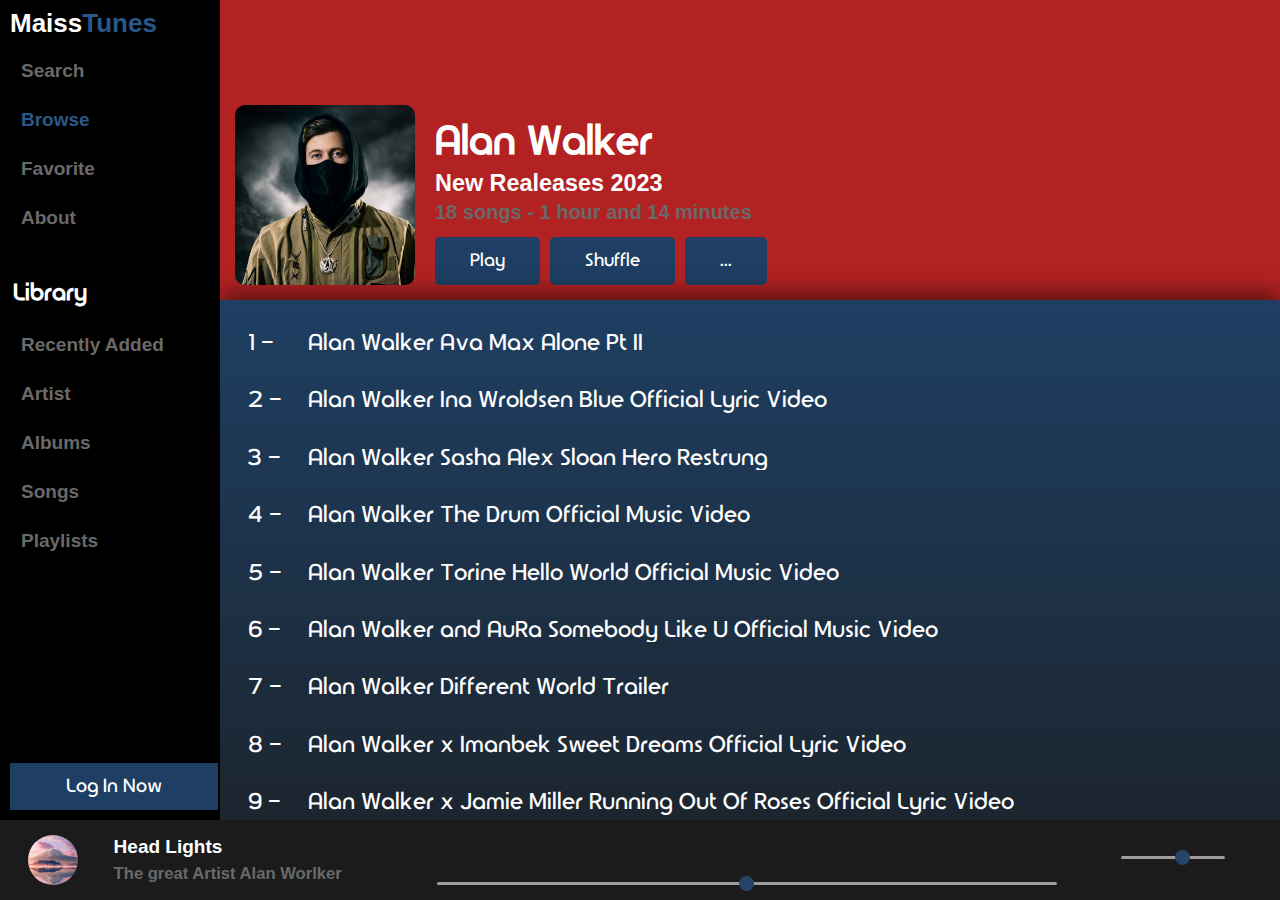
==== commit 6d71dad3: "Now you can play the song when you click on it. -->The visual effects are coming soon" ====
--- a/index/index.html
+++ b/index/index.html
@@ -88,7 +88,7 @@
     </aside>
 
     <!--? Loader Section  -->
-    <iframe src="browse/browse.html"  id="loader-section" frameborder="0"></iframe>
+    <iframe src="browse/alan-walker.html"  id="loader-section" frameborder="0"></iframe>
 
     <!--? Tool bar -->
     <div id="toolbar">
@@ -99,12 +99,12 @@
                 </div>
             </div>
 
-            <div id="toolbar__music-name" class="col-0 col-sm-0 col-md-3 col-lg-4 col-ex-lg-3">
+            <div id="toolbar__music-name" class="col-0 col-sm-4 col-md-4 col-lg-4 col-ex-lg-3">
                 <h4>Head Lights</h4>
                 <h5>The great Artist Alan Worlker</h5>
             </div>
 
-            <div id="toolbar__playback-controls" class="col-9 col-sm-6 col-md-4 col-lg-10 col-ex-lg-6">
+            <div id="toolbar__playback-controls" class="col-9 col-sm-8 col-md-4 col-lg-10 col-ex-lg-6">
                 <div id="toolbar__playback-buttons">
                     <i class="fa-solid fa-backward-fast" id="play-previous"></i>
                     <i class="fa-solid fa-play" id="play-stop"></i>
@@ -113,7 +113,7 @@
                 <input type="range" name="music-playback" id="music-playback">
             </div>
 
-            <div id="toolbar__settings" class="col-0 col-sm-4 col-md-4 col-lg-3 col-ex-lg-2">
+            <div id="toolbar__settings" class="col-0 col-sm-0 col-md-4 col-lg-3 col-ex-lg-2">
                 <div class="row">
                     <div>
                         <i class="fa-sharp fa-solid fa-headphones"></i>
--- a/css/main.css
+++ b/css/main.css
@@ -64,7 +64,7 @@
 
 @media only screen and (max-width: 600px) {
   .col-0 {
-    display: none;
+    display: none !important;
   }
   .col-1 {
     width: 8.33%;
@@ -105,7 +105,7 @@
 }
 @media only screen and (min-width: 600px) and (max-width: 768px) {
   .col-sm-0 {
-    display: none;
+    display: none !important;
   }
   .col-sm-1 {
     width: 8.33%;
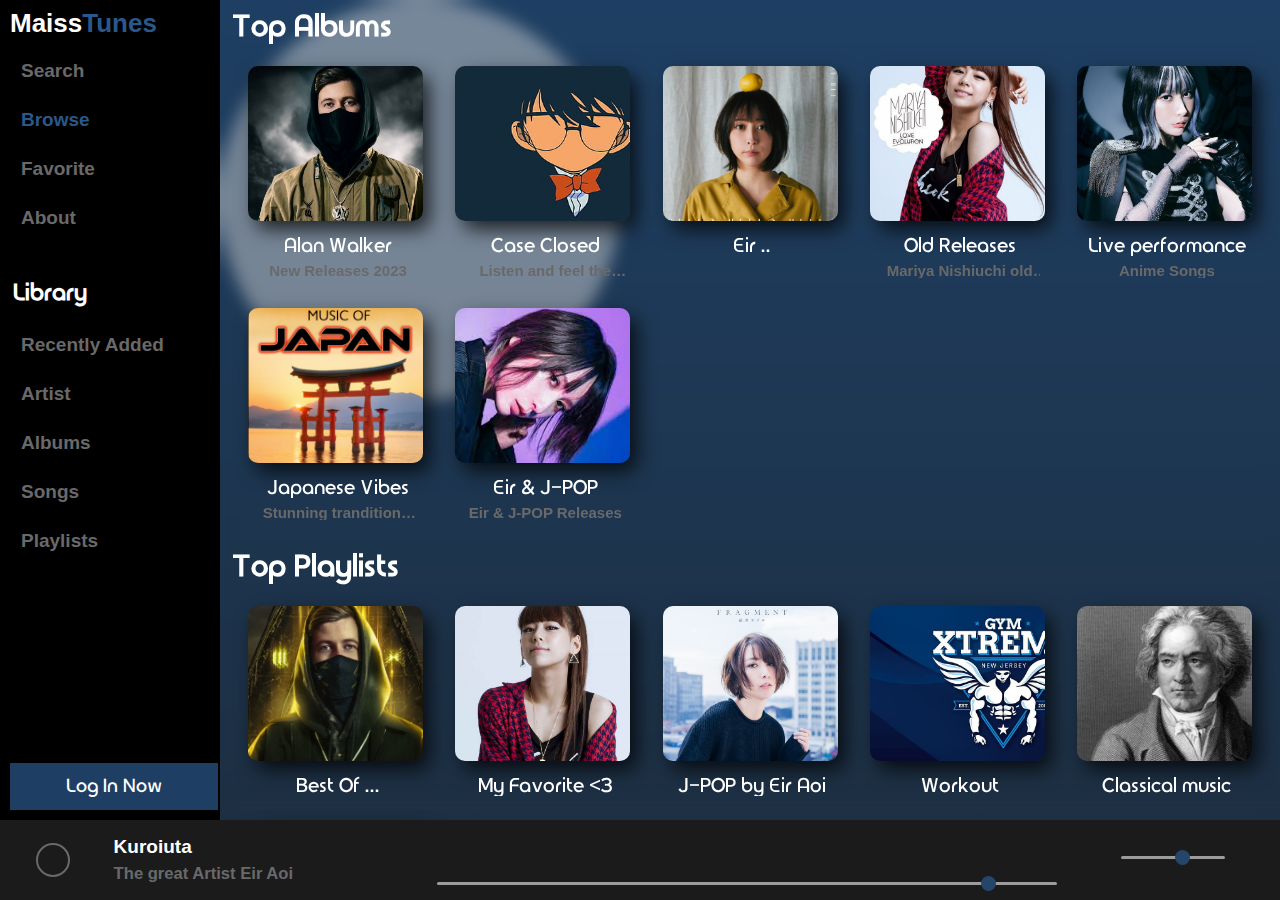
==== commit ac288eaa: "Fill "about section"" ====
--- a/index/index.html
+++ b/index/index.html
@@ -88,20 +88,20 @@
     </aside>
 
     <!--? Loader Section  -->
-    <iframe src="browse/alan-walker.html"  id="loader-section" frameborder="0"></iframe>
+    <iframe src="browse/browse.html"  id="loader-section" frameborder="0"></iframe>
 
     <!--? Tool bar -->
     <div id="toolbar">
         <div class="row">
             <div id="toolbar__music-thumb" class="col-3 col-sm-2 col-md-2 col-lg-1 col-ex-lg-1">
                 <div>
-                    <img src="../components/images/img1.jpg" alt="music thumbnail">
+                    <i class="fa-solid fa-music"></i>
                 </div>
             </div>
 
             <div id="toolbar__music-name" class="col-0 col-sm-4 col-md-4 col-lg-4 col-ex-lg-3">
-                <h4>Head Lights</h4>
-                <h5>The great Artist Alan Worlker</h5>
+                <h4>Kuroiuta</h4>
+                <h5>The great Artist Eir Aoi</h5>
             </div>
 
             <div id="toolbar__playback-controls" class="col-9 col-sm-8 col-md-4 col-lg-10 col-ex-lg-6">
@@ -110,7 +110,7 @@
                     <i class="fa-solid fa-play" id="play-stop"></i>
                     <i class="fa-solid fa-forward-fast" id="play-next"></i>
                 </div>
-                <input type="range" name="music-playback" id="music-playback">
+                <input type="range" name="music-playback" id="music-playback" min="0" max="100" value="90">
             </div>
 
             <div id="toolbar__settings" class="col-0 col-sm-0 col-md-4 col-lg-3 col-ex-lg-2">
@@ -131,17 +131,6 @@
     <script src="../js/aside-menu.js"></script>
     <script src="../js/loader-section.js"></script>
     <script src="../js/toolbar.js"></script>
-    
-    <!-- <script src="../js/sections/about-section.js"></script>
-    <script src="../js/sections/albums-section.js"></script>
-    <script src="../js/sections/artist-section.js"></script>
-    <script src="../js/sections/browse-section.js"></script>
-    <script src="../js/sections/browse-section.js"></script>
-    <script src="../js/sections/favorite-section.js"></script>
-    <script src="../js/sections/playlists-section.js"></script>
-    <script src="../js/sections/recently-added-section.js"></script>
-    <script src="../js/sections/search-section.js"></script>
-    <script src="../js/sections/songs-section.js"></script> -->
 
 </body>
 </html>--- a/css/main.css
+++ b/css/main.css
@@ -508,16 +508,19 @@
   justify-content: center;
 }
 #toolbar #toolbar__music-thumb div {
-  width: 5rem;
-  height: 5rem;
-  overflow: hidden;
   display: flex;
   align-items: center;
   justify-content: center;
   border-radius: 50%;
 }
-#toolbar #toolbar__music-thumb img {
-  height: 100%;
+#toolbar #toolbar__music-thumb i {
+  font-size: 2.6rem;
+  border: 2px solid #696969;
+  padding: 1.5rem;
+  border-radius: 50%;
+  animation-timing-function: linear;
+  animation-iteration-count: infinite;
+  animation-duration: 4s;
 }
 #toolbar #toolbar__music-name {
   padding: 0.7rem;
@@ -636,6 +639,14 @@
   outline: none;
 }
 
+@keyframes rotate {
+  from {
+    transform: rotate(0);
+  }
+  to {
+    transform: rotate(360deg);
+  }
+}
 #about-section {
   background: gray;
 }
@@ -904,8 +915,16 @@
   display: flex;
   align-items: flex-end;
   flex-wrap: wrap;
-  background: firebrick;
   padding: 1.5rem;
+  overflow: hidden;
+  position: relative;
+}
+.album-header video {
+  position: absolute;
+  width: 100%;
+  top: 50%;
+  left: 50%;
+  transform: translate(-50%, -50%);
 }
 .album-header .album-header__thumb {
   height: 180px;
